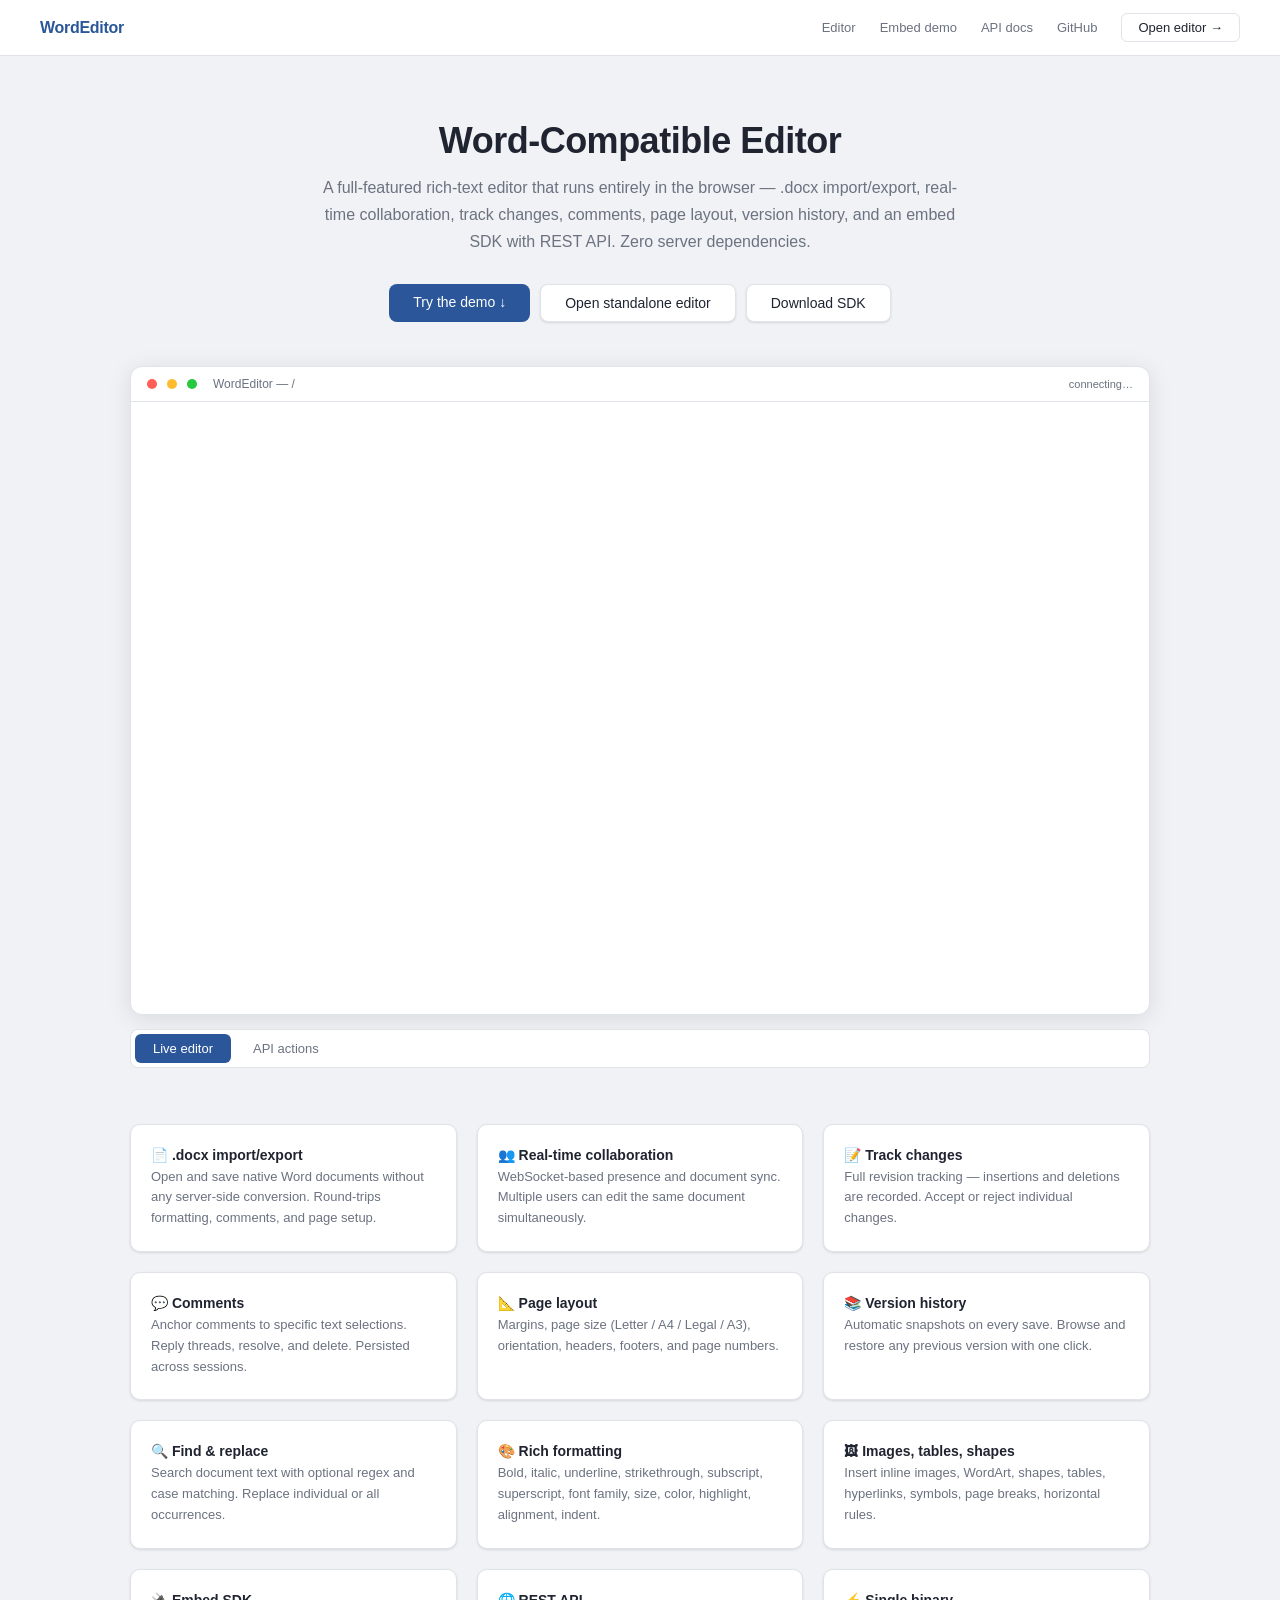
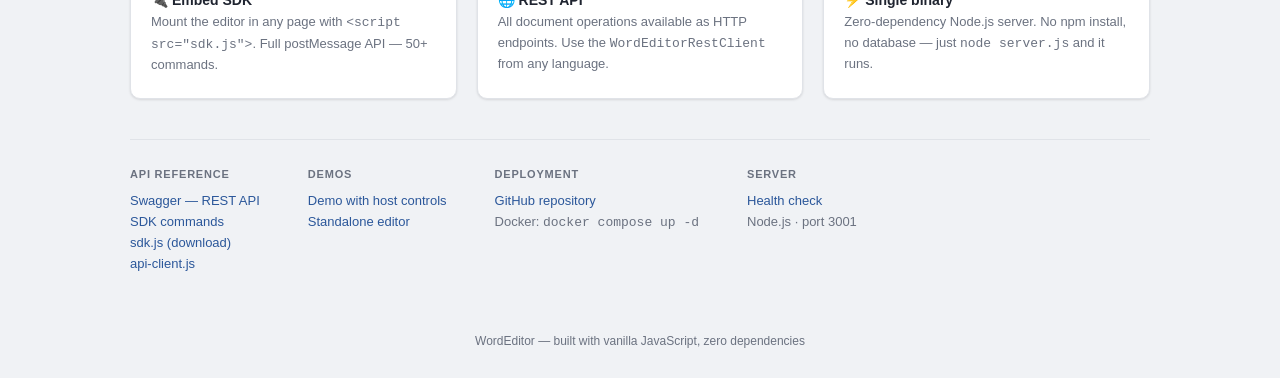
==== public/index.html @ 05b274b6 "Initial commit: Word-compatible editor with SDK + REST API" ====
<!DOCTYPE html>
<html lang="en">
<head>
  <meta charset="UTF-8" />
  <meta name="viewport" content="width=device-width, initial-scale=1.0" />
  <title>WordEditor — Online Document Editor</title>
  <script>
    if (new URLSearchParams(location.search).get("embed") === "1") {
      location.replace("/editor.html" + location.search);
    }
  </script>
  <style>
    :root {
      --accent: #2b579a;
      --accent-hover: #1f4490;
      --bg: #f0f2f5;
      --surface: #ffffff;
      --border: #e0e3e8;
      --text: #1f2430;
      --muted: #6b7280;
      --radius: 10px;
      --shadow: 0 1px 3px rgba(0,0,0,0.08), 0 1px 2px rgba(0,0,0,0.04);
      --shadow-lg: 0 4px 24px rgba(0,0,0,0.10);
    }
    * { box-sizing: border-box; }
    html, body { margin: 0; padding: 0; font-family: -apple-system, "Segoe UI", Roboto, Helvetica, Arial, sans-serif; background: var(--bg); color: var(--text); -webkit-font-smoothing: antialiased; }

    .page { max-width: 1100px; margin: 0 auto; padding: 0 40px; }

    /* ─── header bar ─── */
    .header { display: flex; align-items: center; padding: 0 40px; height: 56px; background: var(--surface); border-bottom: 1px solid var(--border); }
    .header .logo { font-weight: 700; font-size: 16px; color: var(--accent); letter-spacing: -0.3px; }
    .header .nav { display: flex; align-items: center; gap: 24px; margin-left: auto; }
    .header .nav a { font-size: 13px; color: var(--muted); text-decoration: none; transition: color .15s; }
    .header .nav a:hover { color: var(--accent); }
    .header .nav .btn-open { font-size: 13px; padding: 6px 16px; border: 1px solid var(--border); border-radius: 6px; background: var(--surface); color: var(--text); text-decoration: none; transition: background .15s; }
    .header .nav .btn-open:hover { background: #eef1f6; }

    /* ─── hero ─── */
    .hero { text-align: center; padding: 64px 0 12px; }
    .hero h1 { font-size: 36px; font-weight: 700; margin: 0 0 12px; letter-spacing: -0.5px; }
    .hero p { font-size: 16px; line-height: 1.7; color: var(--muted); max-width: 640px; margin: 0 auto 28px; }
    .hero .actions { display: flex; gap: 10px; justify-content: center; }
    .hero .actions a { font-size: 14px; padding: 10px 24px; border-radius: 8px; text-decoration: none; font-weight: 500; transition: all .15s; }
    .hero .actions .primary { background: var(--accent); color: #fff; }
    .hero .actions .primary:hover { background: var(--accent-hover); }
    .hero .actions .secondary { background: var(--surface); color: var(--text); border: 1px solid var(--border); box-shadow: var(--shadow); }
    .hero .actions .secondary:hover { border-color: #c0c4cc; }

    /* ─── demo frame ─── */
    .demo { padding: 32px 0 8px; }
    .demo .frame { background: var(--surface); border: 1px solid var(--border); border-radius: 12px; box-shadow: var(--shadow-lg); overflow: hidden; }
    .demo .frame .bar { display: flex; align-items: center; padding: 10px 16px; border-bottom: 1px solid var(--border); gap: 10px; }
    .demo .frame .bar .dot { width: 10px; height: 10px; border-radius: 50%; }
    .demo .frame .bar .dot.r { background: #ff5f57; }
    .demo .frame .bar .dot.y { background: #ffbd2e; }
    .demo .frame .bar .dot.g { background: #28c840; }
    .demo .frame .bar .label { font-size: 12px; color: var(--muted); margin-left: 6px; }
    .demo .frame .body { height: 68vh; min-height: 460px; position: relative; }
    .demo .frame .body iframe { width: 100%; height: 100%; border: none; display: block; }

    /* ─── demo tabs ─── */
    .demo-tabs { display: flex; gap: 4px; margin-top: 14px; background: var(--surface); border: 1px solid var(--border); border-radius: 8px; padding: 4px; }
    .demo-tabs a { font-size: 13px; padding: 7px 18px; color: var(--muted); text-decoration: none; border-radius: 6px; transition: all .15s; cursor: pointer; }
    .demo-tabs a:hover { color: var(--text); }
    .demo-tabs a.active { background: var(--accent); color: #fff; }

    /* ─── api actions panel ─── */
    .api-panel { margin-top: 16px; }
    .api-panel .section-label { font-size: 13px; font-weight: 600; color: var(--muted); margin-bottom: 10px; text-transform: uppercase; letter-spacing: 0.5px; }
    .api-panel .row { display: flex; flex-wrap: wrap; gap: 6px; margin-bottom: 8px; }
    .api-panel .row button { font: 13px/1.4 inherit; color: var(--text); background: var(--surface); border: 1px solid var(--border); border-radius: 6px; padding: 6px 14px; cursor: pointer; transition: all .12s; }
    .api-panel .row button:hover { border-color: var(--accent); color: var(--accent); }
    .api-panel .row button.primary { background: var(--accent); color: #fff; border-color: var(--accent); }
    .api-panel .row button.primary:hover { background: var(--accent-hover); }
    .api-panel .divider { height: 1px; background: var(--border); margin: 12px 0; }
    .api-panel .result { font: 13px/1.6 ui-monospace, Menlo, monospace; background: #1a1f2e; color: #b7e0b7; padding: 12px 16px; border-radius: 8px; min-height: 28px; max-height: 90px; overflow: auto; margin-top: 8px; }

    /* ─── features ─── */
    .features { padding: 48px 0 40px; display: grid; grid-template-columns: repeat(3, 1fr); gap: 20px; }
    .features .card { background: var(--surface); border: 1px solid var(--border); border-radius: var(--radius); padding: 22px 20px; box-shadow: var(--shadow); }
    .features .card h3 { font-size: 14px; font-weight: 600; margin: 0 0 4px; }
    .features .card p { font-size: 13px; color: var(--muted); margin: 0; line-height: 1.6; }

    /* ─── links ─── */
    .links-row { padding: 28px 0 40px; display: flex; gap: 48px; border-top: 1px solid var(--border); }
    .links-row .col { }
    .links-row .col h4 { font-size: 11px; font-weight: 600; text-transform: uppercase; letter-spacing: 0.8px; color: var(--muted); margin: 0 0 10px; }
    .links-row .col a { display: block; font-size: 13px; color: var(--accent); text-decoration: none; padding: 3px 0; }
    .links-row .col a:hover { text-decoration: underline; }
    .links-row .col .plain { font-size: 13px; color: var(--muted); display: block; padding: 3px 0; }

    footer { text-align: center; padding: 20px 0 32px; font-size: 12px; color: var(--muted); }
  </style>
</head>
<body>

<div class="header">
  <div class="logo">WordEditor</div>
  <div class="nav">
    <a href="/editor.html">Editor</a>
    <a href="/embed-demo.html">Embed demo</a>
    <a href="/api-docs.html">API docs</a>
    <a href="https://github.com/your-org/word-editor" target="_blank">GitHub</a>
    <a href="/editor.html" class="btn-open">Open editor →</a>
  </div>
</div>

<div class="page">

  <div class="hero">
    <h1>Word-Compatible Editor</h1>
    <p>
      A full-featured rich-text editor that runs entirely in the browser — .docx
      import/export, real-time collaboration, track changes, comments, page layout,
      version history, and an embed SDK with REST API. Zero server dependencies.
    </p>
    <div class="actions">
      <a class="primary" href="#demo">Try the demo ↓</a>
      <a class="secondary" href="/editor.html">Open standalone editor</a>
      <a class="secondary" href="/js/sdk.js">Download SDK</a>
    </div>
  </div>

  <div class="demo" id="demo">
    <div class="frame">
      <div class="bar">
        <span class="dot r"></span><span class="dot y"></span><span class="dot g"></span>
        <span class="label">WordEditor — /</span>
        <span style="flex:1"></span>
        <span id="frame-status" style="font-size:11px;color:var(--muted)">connecting…</span>
      </div>
      <div class="body" id="frame-body"></div>
    </div>

    <div class="demo-tabs">
      <a class="active" onclick="return switchTab(this,'live')">Live editor</a>
      <a onclick="return switchTab(this,'api')">API actions</a>
    </div>

    <div class="api-panel" id="api-panel" style="display:none">
      <div class="section-label">Drive the editor from here</div>
      <div class="row">
        <button onclick="ed.insertHtml('<p>Inserted at <b>'+new Date().toLocaleTimeString()+'</b></p>')">Insert paragraph</button>
        <button onclick="ed.bold()"><b>B</b></button>
        <button onclick="ed.italic()"><i>I</i></button>
        <button onclick="ed.underline()"><u>U</u></button>
        <button onclick="ed.justifyCenter()">Center</button>
        <button onclick="ed.insertOrderedList()">Numbered list</button>
        <button onclick="ed.insertUnorderedList()">Bullet list</button>
        <button onclick="ed.insertLink('https://opencode.ai', 'opencode.ai')">Insert link</button>
        <button onclick="ed.insertTable(3,4)">3×4 table</button>
        <button onclick="ed.insertPageBreak()">Page break</button>
        <button onclick="ed.insertHr()">Horizontal line</button>
        <button onclick="ed.setHeader('Draft','center')">Header</button>
        <button onclick="ed.setPageNumbers({format:'page',place:'footer-center'})">Page numbers</button>
        <button onclick="ed.setZoom(1.25)">Zoom 125%</button>
        <button onclick="getContent()">Get content</button>
        <button onclick="getMeta()">Get meta</button>
        <button onclick="ed.exportDoc('docx')" class="primary">Export .docx</button>
        <button onclick="ed.exportDoc('pdf')" class="primary">Export PDF</button>
      </div>
      <div class="result" id="api-result">Click any button → the SDK sends a postMessage command to the embedded editor.</div>
    </div>
  </div>

  <div class="features">
    <div class="card"><h3>📄 .docx import/export</h3><p>Open and save native Word documents without any server-side conversion. Round-trips formatting, comments, and page setup.</p></div>
    <div class="card"><h3>👥 Real-time collaboration</h3><p>WebSocket-based presence and document sync. Multiple users can edit the same document simultaneously.</p></div>
    <div class="card"><h3>📝 Track changes</h3><p>Full revision tracking — insertions and deletions are recorded. Accept or reject individual changes.</p></div>
    <div class="card"><h3>💬 Comments</h3><p>Anchor comments to specific text selections. Reply threads, resolve, and delete. Persisted across sessions.</p></div>
    <div class="card"><h3>📐 Page layout</h3><p>Margins, page size (Letter / A4 / Legal / A3), orientation, headers, footers, and page numbers.</p></div>
    <div class="card"><h3>📚 Version history</h3><p>Automatic snapshots on every save. Browse and restore any previous version with one click.</p></div>
    <div class="card"><h3>🔍 Find &amp; replace</h3><p>Search document text with optional regex and case matching. Replace individual or all occurrences.</p></div>
    <div class="card"><h3>🎨 Rich formatting</h3><p>Bold, italic, underline, strikethrough, subscript, superscript, font family, size, color, highlight, alignment, indent.</p></div>
    <div class="card"><h3>🖼 Images, tables, shapes</h3><p>Insert inline images, WordArt, shapes, tables, hyperlinks, symbols, page breaks, horizontal rules.</p></div>
    <div class="card"><h3>🔌 Embed SDK</h3><p>Mount the editor in any page with <code>&lt;script src="sdk.js"&gt;</code>. Full postMessage API — 50+ commands.</p></div>
    <div class="card"><h3>🌐 REST API</h3><p>All document operations available as HTTP endpoints. Use the <code>WordEditorRestClient</code> from any language.</p></div>
    <div class="card"><h3>⚡ Single binary</h3><p>Zero-dependency Node.js server. No npm install, no database — just <code>node server.js</code> and it runs.</p></div>
  </div>

  <div class="links-row">
    <div class="col">
      <h4>API reference</h4>
      <a href="/api-docs.html">Swagger — REST API</a>
      <a href="/api-docs.html#sdk">SDK commands</a>
      <a href="/js/sdk.js">sdk.js (download)</a>
      <a href="/js/api-client.js">api-client.js</a>
    </div>
    <div class="col">
      <h4>Demos</h4>
      <a href="/embed-demo.html">Demo with host controls</a>
      <a href="/editor.html">Standalone editor</a>
    </div>
    <div class="col">
      <h4>Deployment</h4>
      <a href="https://github.com/your-org/word-editor" target="_blank">GitHub repository</a>
      <span class="plain">Docker: <code>docker compose up -d</code></span>
    </div>
    <div class="col">
      <h4>Server</h4>
      <a href="/api/health">Health check</a>
      <span class="plain">Node.js · port 3001</span>
    </div>
  </div>

</div>

<footer>
  WordEditor — built with vanilla JavaScript, zero dependencies
</footer>

<script src="/js/sdk.js"></script>
<script>
  var resEl = document.getElementById("api-result");
  var statusEl = document.getElementById("frame-status");

  var ed = WordEditor.init({
    container: "#frame-body",
    user: "Demo",
    onReady: function (i) { statusEl.textContent = "ready · doc " + i.id.slice(0,8); },
    onChange: function () {},
    onError: function (e) { statusEl.textContent = "error"; console.error(e); },
  });

  function switchTab(el, tab) {
    document.getElementById("api-panel").style.display = tab === "api" ? "block" : "none";
    document.querySelectorAll(".demo-tabs a").forEach(function (a) { a.classList.remove("active"); });
    el.classList.add("active");
    return false;
  }

  function getContent() {
    ed.getContent().then(function (c) {
      resEl.textContent = (c.html || "").slice(0, 200);
    });
  }
  function getMeta() {
    ed.getMeta().then(function (m) {
      resEl.textContent = JSON.stringify(m, null, 2);
    });
  }
</script>
</body>
</html>
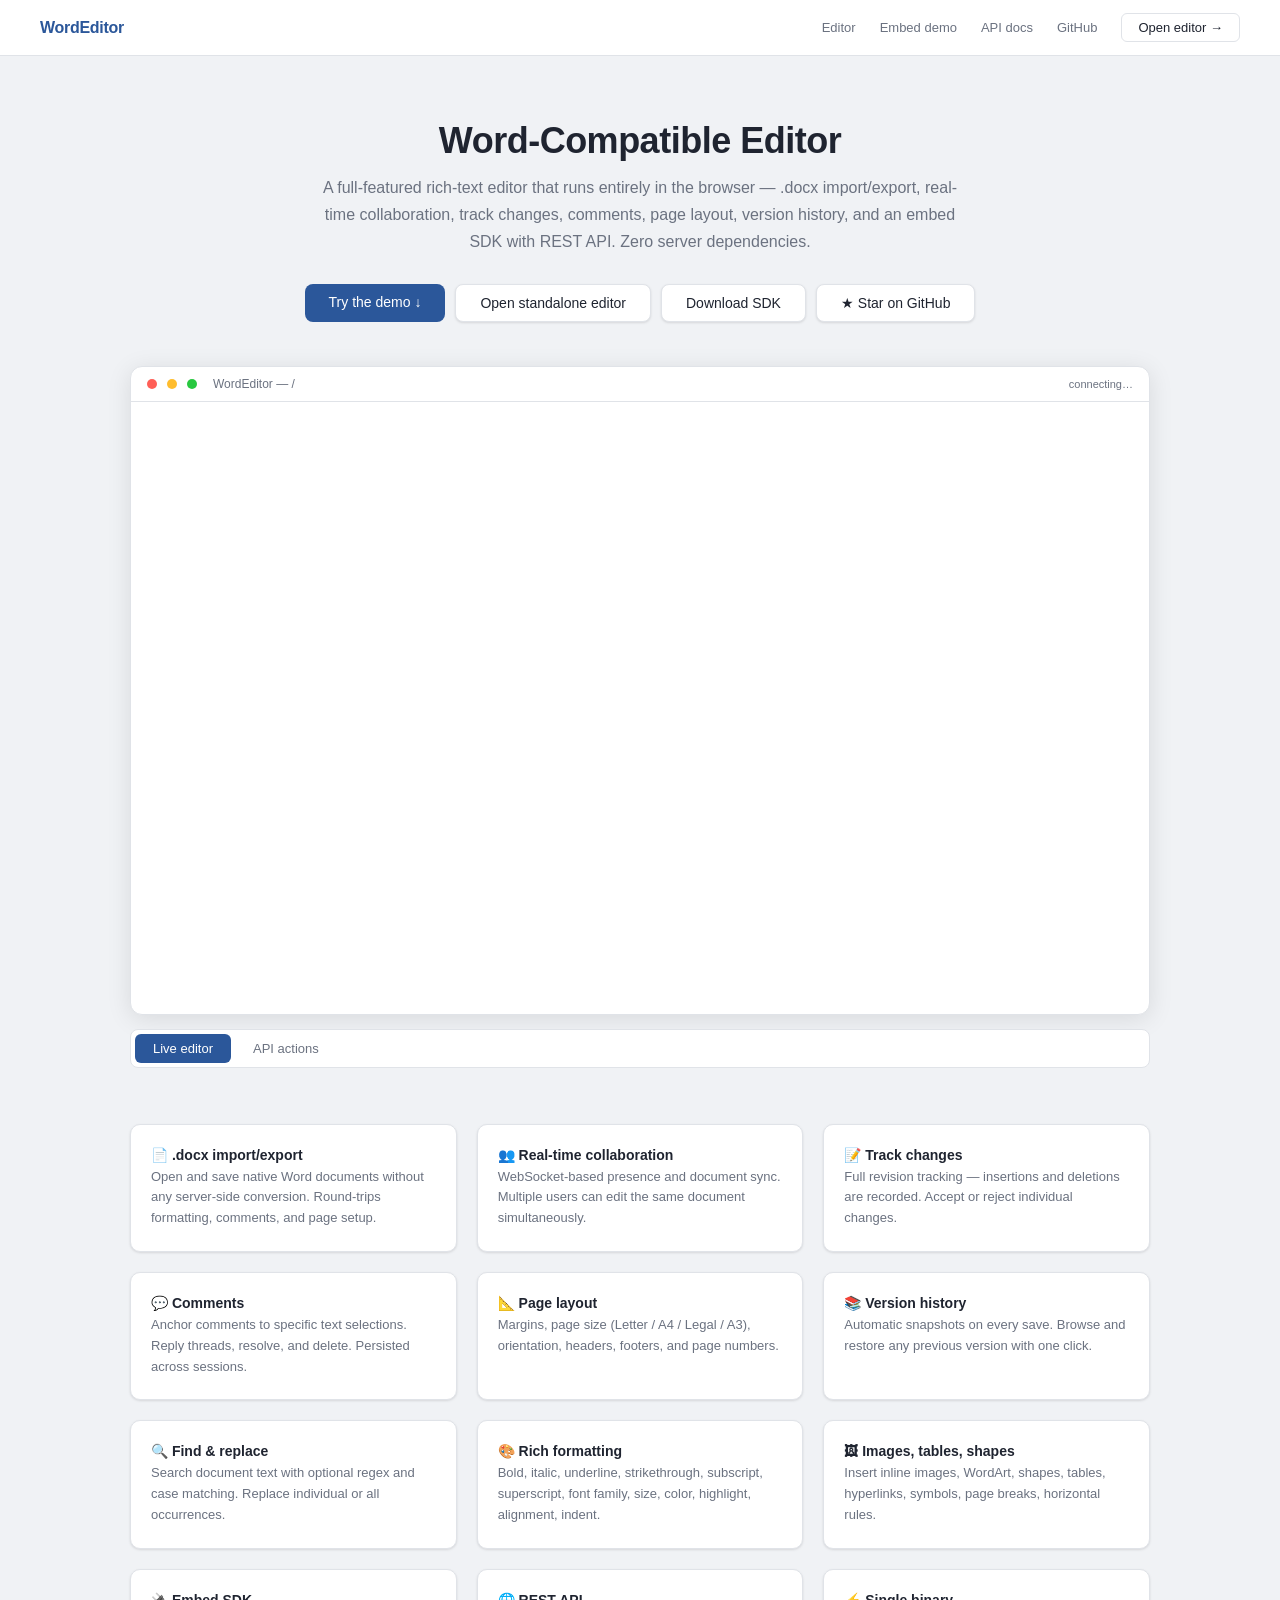
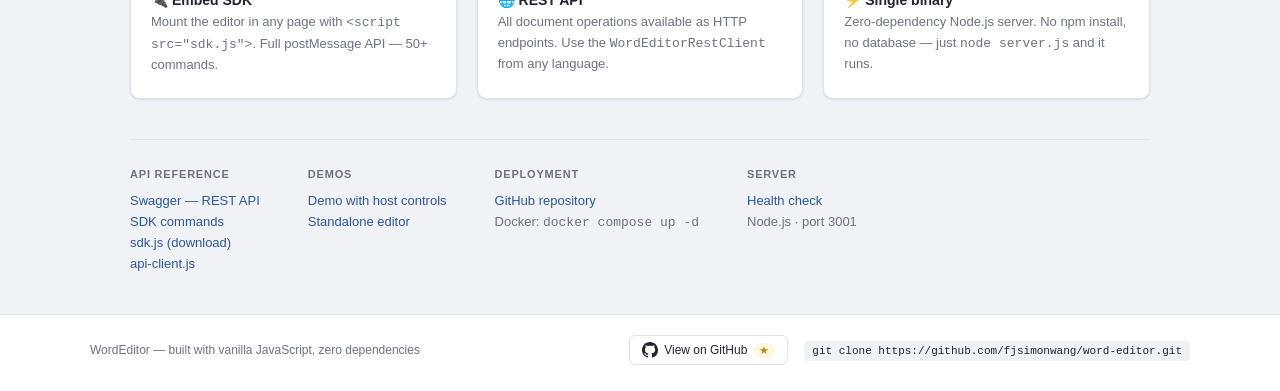
==== commit 581009fc: "Update home page with GitHub repo links and live star count footer" ====
--- a/public/index.html
+++ b/public/index.html
@@ -90,7 +90,15 @@
     .links-row .col a:hover { text-decoration: underline; }
     .links-row .col .plain { font-size: 13px; color: var(--muted); display: block; padding: 3px 0; }
 
-    footer { text-align: center; padding: 20px 0 32px; font-size: 12px; color: var(--muted); }
+    footer { padding: 20px 40px 28px; font-size: 12px; color: var(--muted); border-top: 1px solid var(--border); background: var(--surface); }
+footer .foot-inner { max-width: 1100px; margin: 0 auto; display: flex; align-items: center; justify-content: space-between; gap: 16px; flex-wrap: wrap; }
+footer .foot-left { color: var(--muted); }
+footer .foot-right { display: flex; align-items: center; gap: 16px; flex-wrap: wrap; }
+footer .foot-gh { display: inline-flex; align-items: center; gap: 6px; padding: 6px 12px; border: 1px solid var(--border); border-radius: 6px; background: var(--surface); color: var(--text); text-decoration: none; transition: all .15s; font-weight: 500; }
+footer .foot-gh:hover { border-color: var(--accent); color: var(--accent); }
+footer .foot-gh svg { fill: currentColor; }
+footer .foot-star { font-size: 11px; padding: 1px 6px; background: #fff8e1; color: #b8860b; border-radius: 10px; min-width: 18px; text-align: center; }
+footer .foot-meta code { font-family: "SF Mono", Menlo, Consolas, monospace; font-size: 11px; padding: 4px 8px; background: #eef1f6; border-radius: 4px; color: var(--text); }
   </style>
 </head>
 <body>
@@ -101,7 +109,7 @@
     <a href="/editor.html">Editor</a>
     <a href="/embed-demo.html">Embed demo</a>
     <a href="/api-docs.html">API docs</a>
-    <a href="https://github.com/your-org/word-editor" target="_blank">GitHub</a>
+    <a href="https://github.com/fjsimonwang/word-editor" target="_blank">GitHub</a>
     <a href="/editor.html" class="btn-open">Open editor →</a>
   </div>
 </div>
@@ -119,6 +127,7 @@
       <a class="primary" href="#demo">Try the demo ↓</a>
       <a class="secondary" href="/editor.html">Open standalone editor</a>
       <a class="secondary" href="/js/sdk.js">Download SDK</a>
+      <a class="secondary" href="https://github.com/fjsimonwang/word-editor" target="_blank">★ Star on GitHub</a>
     </div>
   </div>
 
@@ -194,7 +203,7 @@
     </div>
     <div class="col">
       <h4>Deployment</h4>
-      <a href="https://github.com/your-org/word-editor" target="_blank">GitHub repository</a>
+      <a href="https://github.com/fjsimonwang/word-editor" target="_blank">GitHub repository</a>
       <span class="plain">Docker: <code>docker compose up -d</code></span>
     </div>
     <div class="col">
@@ -207,7 +216,21 @@
 </div>
 
 <footer>
-  WordEditor — built with vanilla JavaScript, zero dependencies
+  <div class="foot-inner">
+    <div class="foot-left">
+      WordEditor — built with vanilla JavaScript, zero dependencies
+    </div>
+    <div class="foot-right">
+      <a href="https://github.com/fjsimonwang/word-editor" target="_blank" class="foot-gh">
+        <svg width="16" height="16" viewBox="0 0 16 16" fill="currentColor" aria-hidden="true"><path d="M8 0C3.58 0 0 3.58 0 8c0 3.54 2.29 6.53 5.47 7.59.4.07.55-.17.55-.38 0-.19-.01-.82-.01-1.49-2.01.37-2.53-.49-2.69-.94-.09-.23-.48-.94-.82-1.13-.28-.15-.68-.52-.01-.53.63-.01 1.08.58 1.23.82.72 1.21 1.87.87 2.33.66.07-.52.28-.87.51-1.07-1.78-.2-3.64-.89-3.64-3.95 0-.87.31-1.59.82-2.15-.08-.2-.36-1.02.08-2.12 0 0 .67-.21 2.2.82.64-.18 1.32-.27 2-.27.68 0 1.36.09 2 .27 1.53-1.04 2.2-.82 2.2-.82.44 1.1.16 1.92.08 2.12.51.56.82 1.27.82 2.15 0 3.07-1.87 3.75-3.65 3.95.29.25.54.73.54 1.48 0 1.07-.01 1.93-.01 2.2 0 .21.15.46.55.38A8.01 8.01 0 0 0 16 8c0-4.42-3.58-8-8-8z"/></svg>
+        <span class="foot-gh-text">View on GitHub</span>
+        <span class="foot-star" id="gh-stars">★</span>
+      </a>
+      <span class="foot-meta">
+        <code>git clone https://github.com/fjsimonwang/word-editor.git</code>
+      </span>
+    </div>
+  </div>
 </footer>
 
 <script src="/js/sdk.js"></script>
@@ -240,6 +263,18 @@
       resEl.textContent = JSON.stringify(m, null, 2);
     });
   }
+
+  // Live GitHub star count (public repo — no auth needed)
+  fetch("https://api.github.com/repos/fjsimonwang/word-editor")
+    .then(function (r) { return r.json(); })
+    .then(function (d) {
+      var el = document.getElementById("gh-stars");
+      if (el && typeof d.stargazers_count === "number") {
+        var n = d.stargazers_count;
+        el.textContent = "★ " + (n >= 1000 ? (n / 1000).toFixed(1) + "k" : n);
+      }
+    })
+    .catch(function () { /* leave default ★ */ });
 </script>
 </body>
 </html>
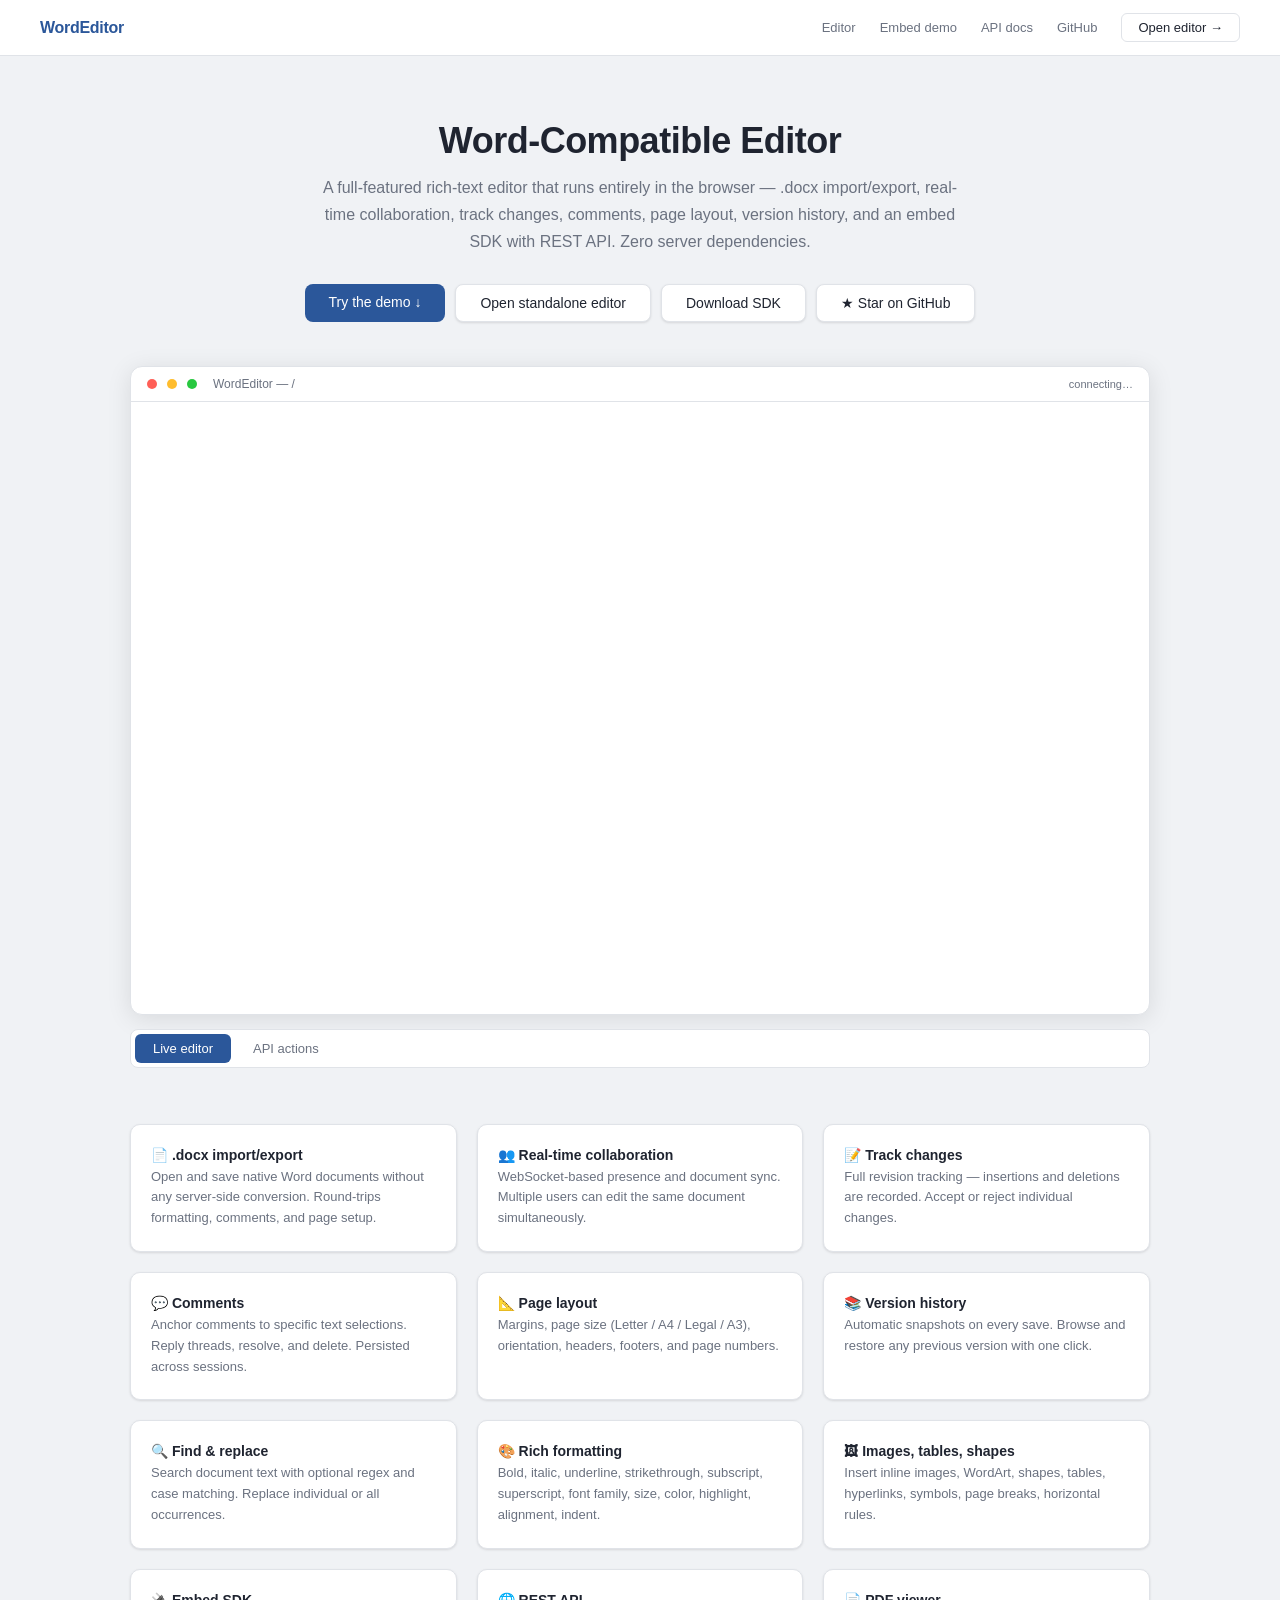
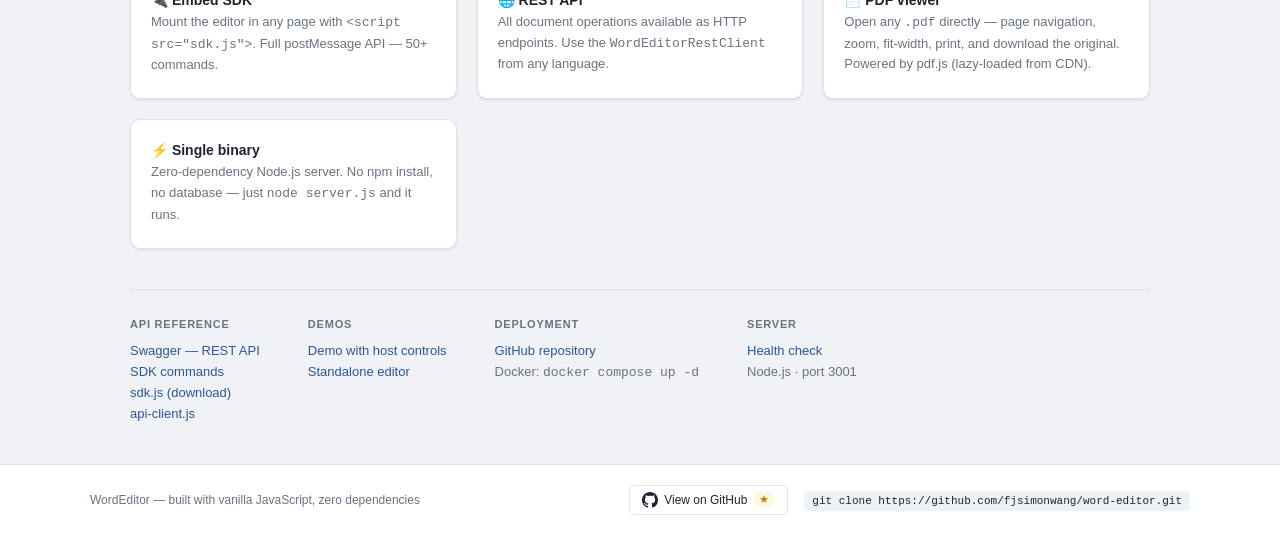
==== commit 340075c1: "Add read-only PDF viewer: open .pdf files with zoom, fit-width, page nav, print, download - New publ" ====
--- a/public/index.html
+++ b/public/index.html
@@ -185,6 +185,7 @@
     <div class="card"><h3>🖼 Images, tables, shapes</h3><p>Insert inline images, WordArt, shapes, tables, hyperlinks, symbols, page breaks, horizontal rules.</p></div>
     <div class="card"><h3>🔌 Embed SDK</h3><p>Mount the editor in any page with <code>&lt;script src="sdk.js"&gt;</code>. Full postMessage API — 50+ commands.</p></div>
     <div class="card"><h3>🌐 REST API</h3><p>All document operations available as HTTP endpoints. Use the <code>WordEditorRestClient</code> from any language.</p></div>
+    <div class="card"><h3>📄 PDF viewer</h3><p>Open any <code>.pdf</code> directly — page navigation, zoom, fit-width, print, and download the original. Powered by pdf.js (lazy-loaded from CDN).</p></div>
     <div class="card"><h3>⚡ Single binary</h3><p>Zero-dependency Node.js server. No npm install, no database — just <code>node server.js</code> and it runs.</p></div>
   </div>
 
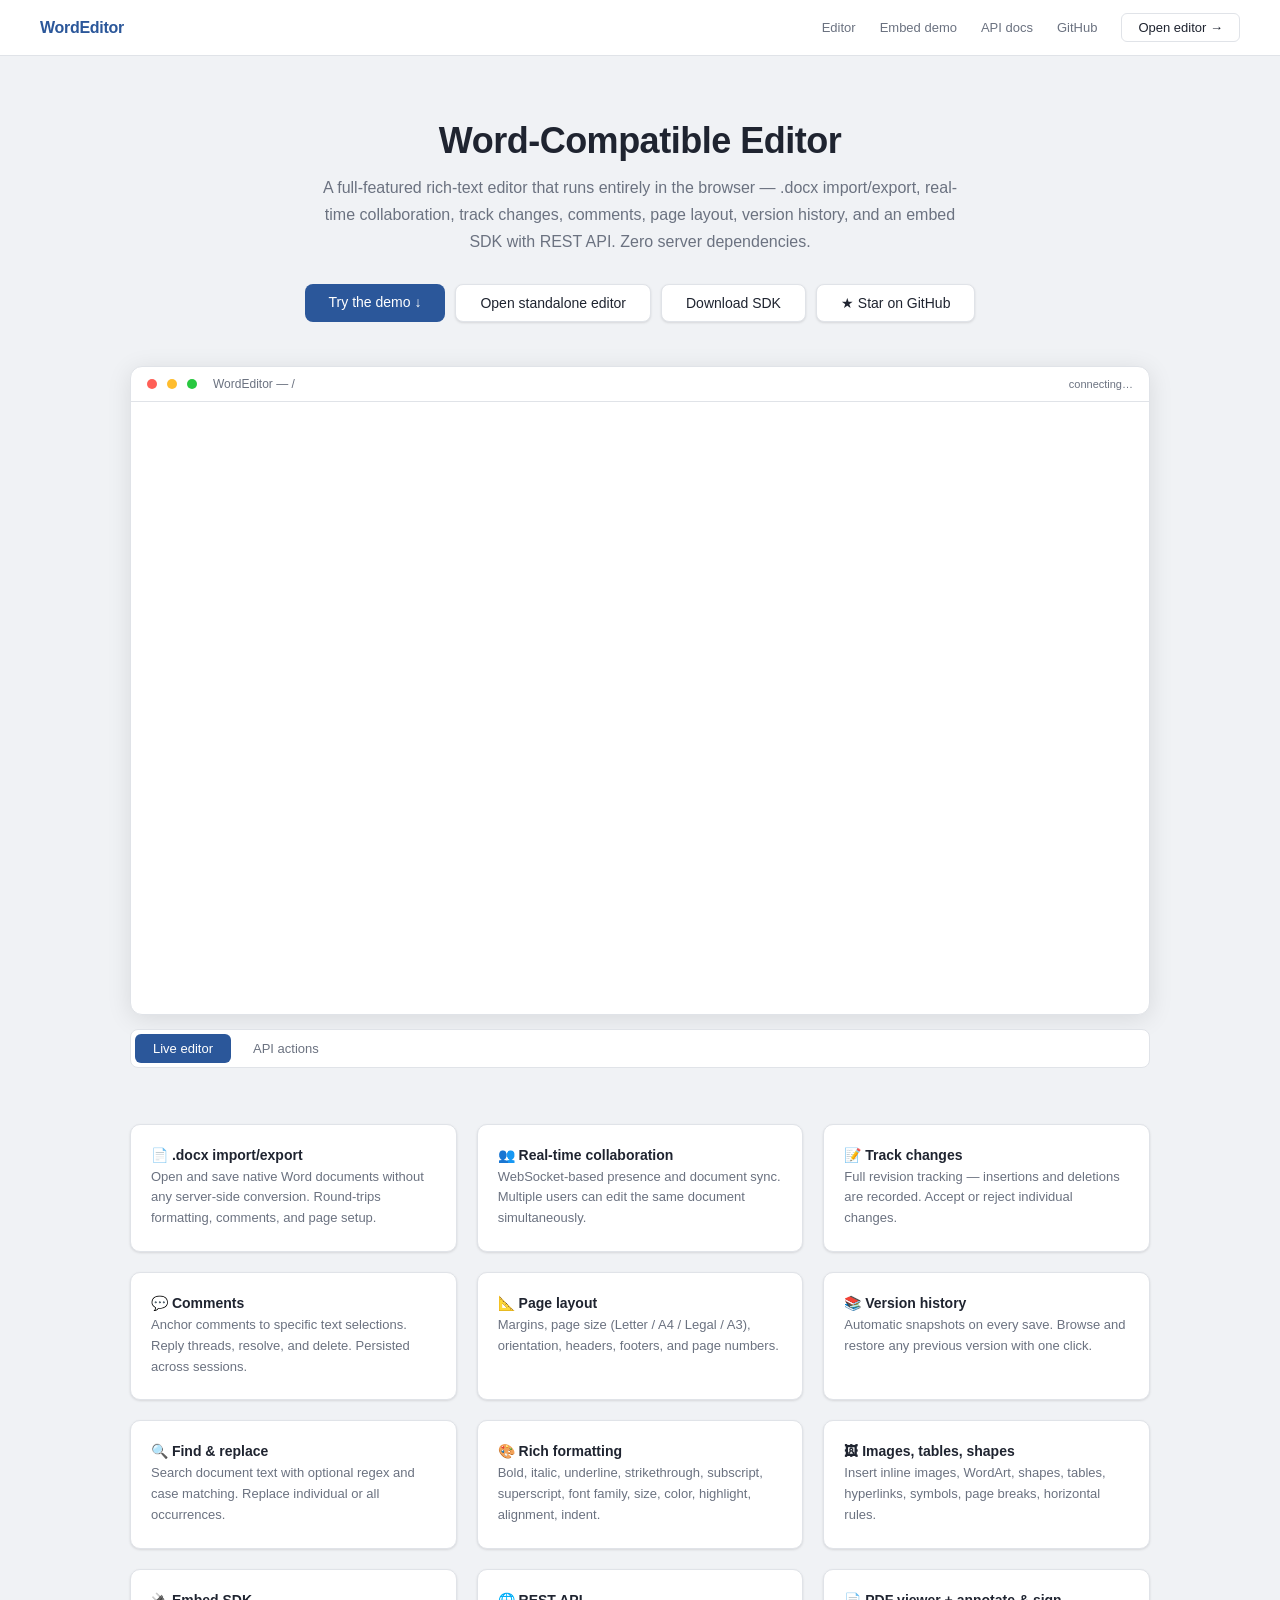
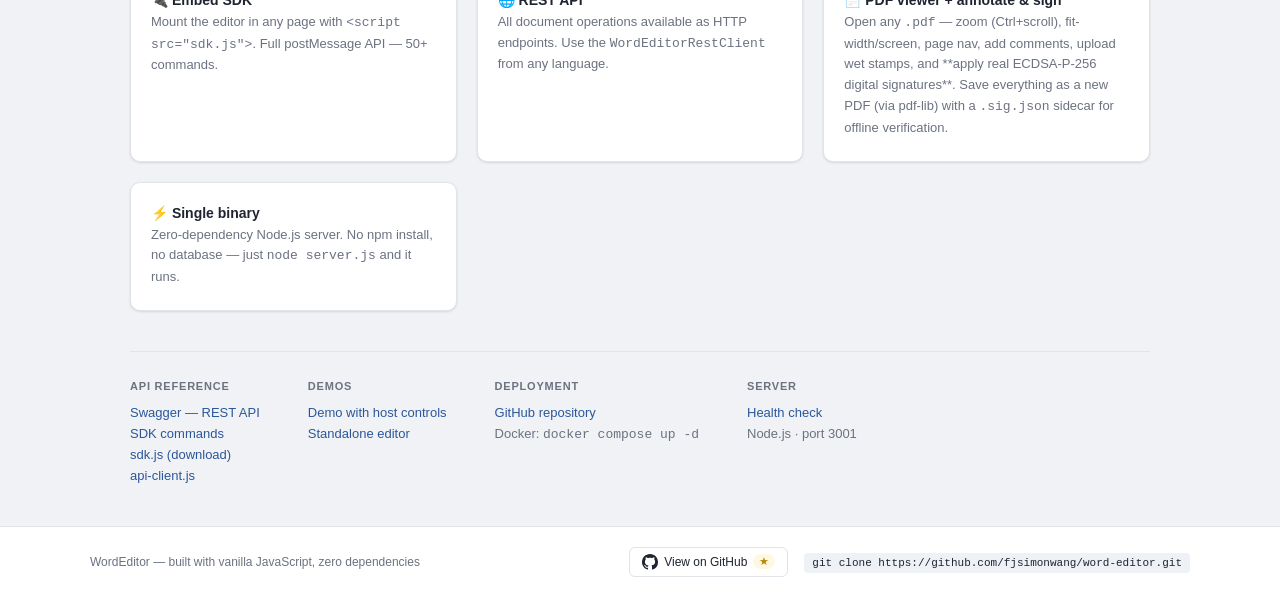
==== commit 64df1390: "Featurize the PDF viewer: annotations, stamps, real ECDSA signatures, save-as-new-PDF PDF viewer (pu" ====
--- a/public/index.html
+++ b/public/index.html
@@ -185,7 +185,7 @@
     <div class="card"><h3>🖼 Images, tables, shapes</h3><p>Insert inline images, WordArt, shapes, tables, hyperlinks, symbols, page breaks, horizontal rules.</p></div>
     <div class="card"><h3>🔌 Embed SDK</h3><p>Mount the editor in any page with <code>&lt;script src="sdk.js"&gt;</code>. Full postMessage API — 50+ commands.</p></div>
     <div class="card"><h3>🌐 REST API</h3><p>All document operations available as HTTP endpoints. Use the <code>WordEditorRestClient</code> from any language.</p></div>
-    <div class="card"><h3>📄 PDF viewer</h3><p>Open any <code>.pdf</code> directly — page navigation, zoom, fit-width, print, and download the original. Powered by pdf.js (lazy-loaded from CDN).</p></div>
+    <div class="card"><h3>📄 PDF viewer + annotate &amp; sign</h3><p>Open any <code>.pdf</code> — zoom (Ctrl+scroll), fit-width/screen, page nav, add comments, upload wet stamps, and **apply real ECDSA-P-256 digital signatures**. Save everything as a new PDF (via pdf-lib) with a <code>.sig.json</code> sidecar for offline verification.</p></div>
     <div class="card"><h3>⚡ Single binary</h3><p>Zero-dependency Node.js server. No npm install, no database — just <code>node server.js</code> and it runs.</p></div>
   </div>
 
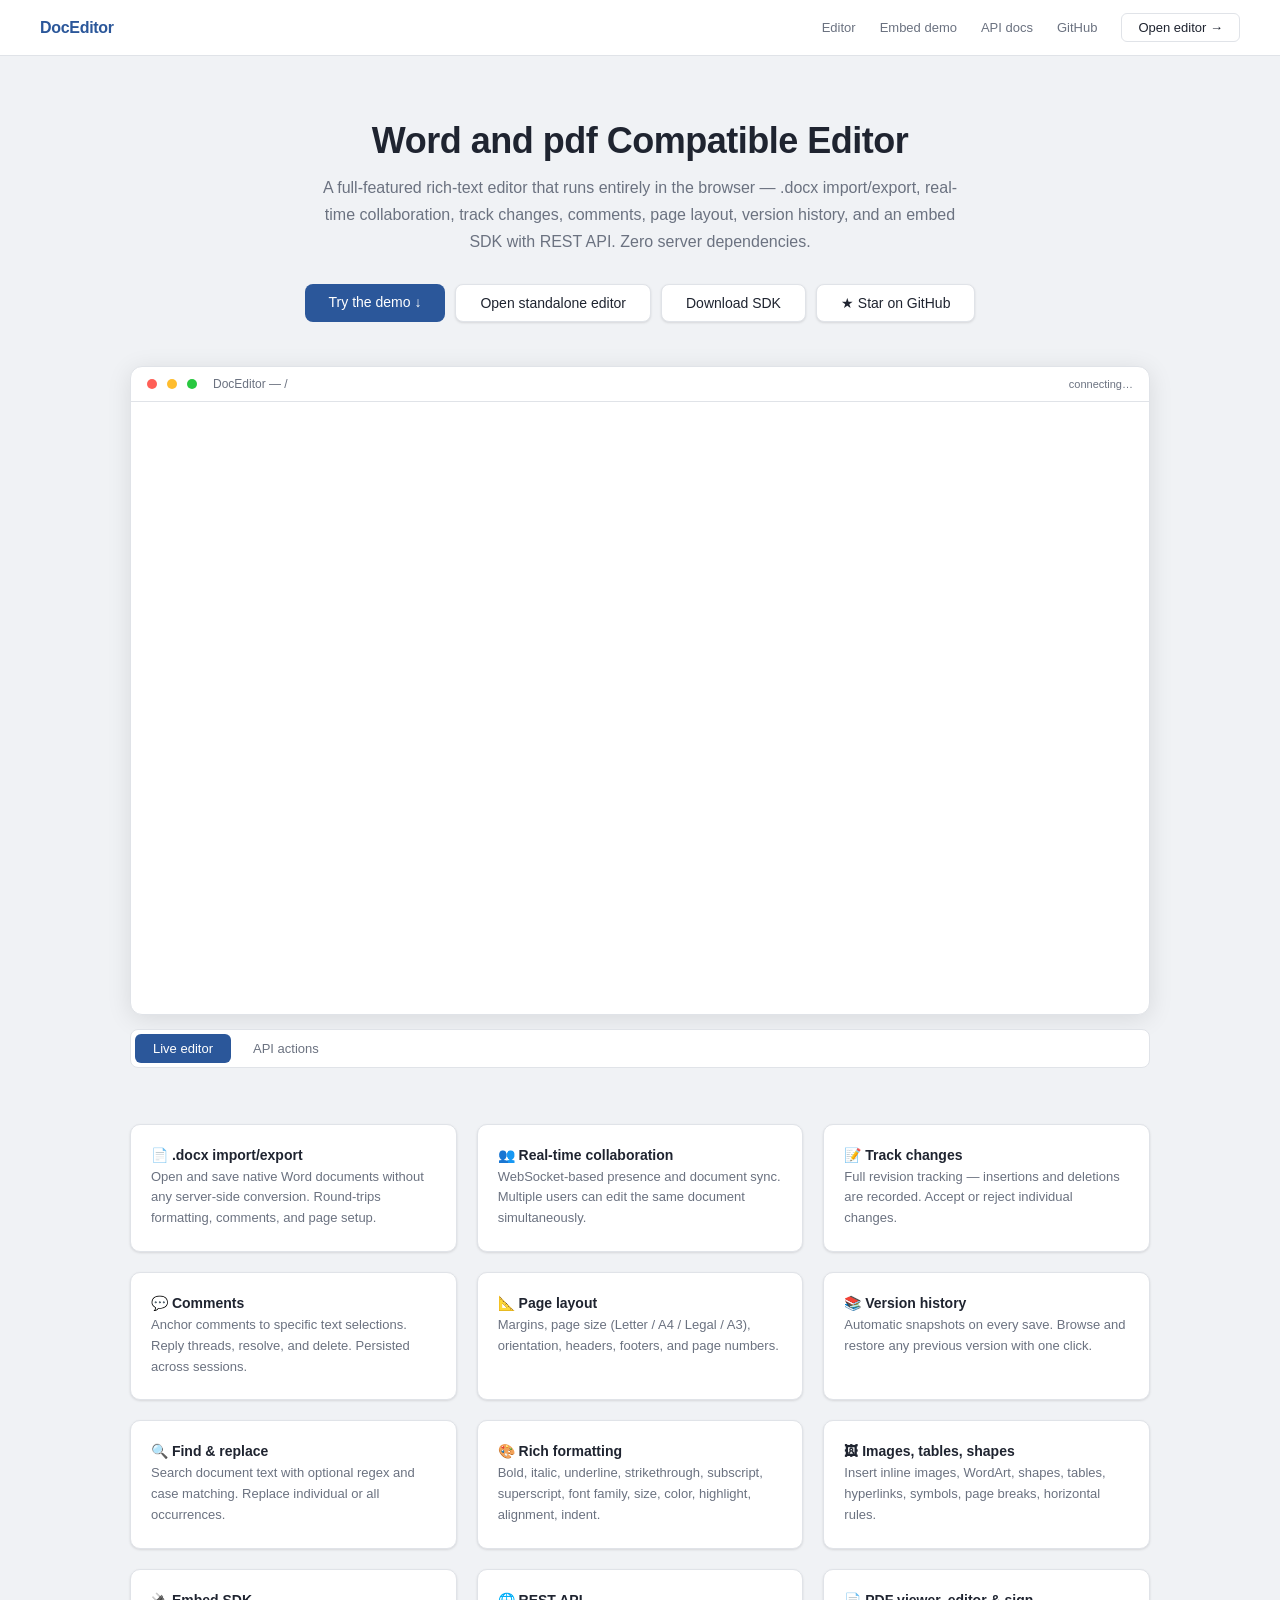
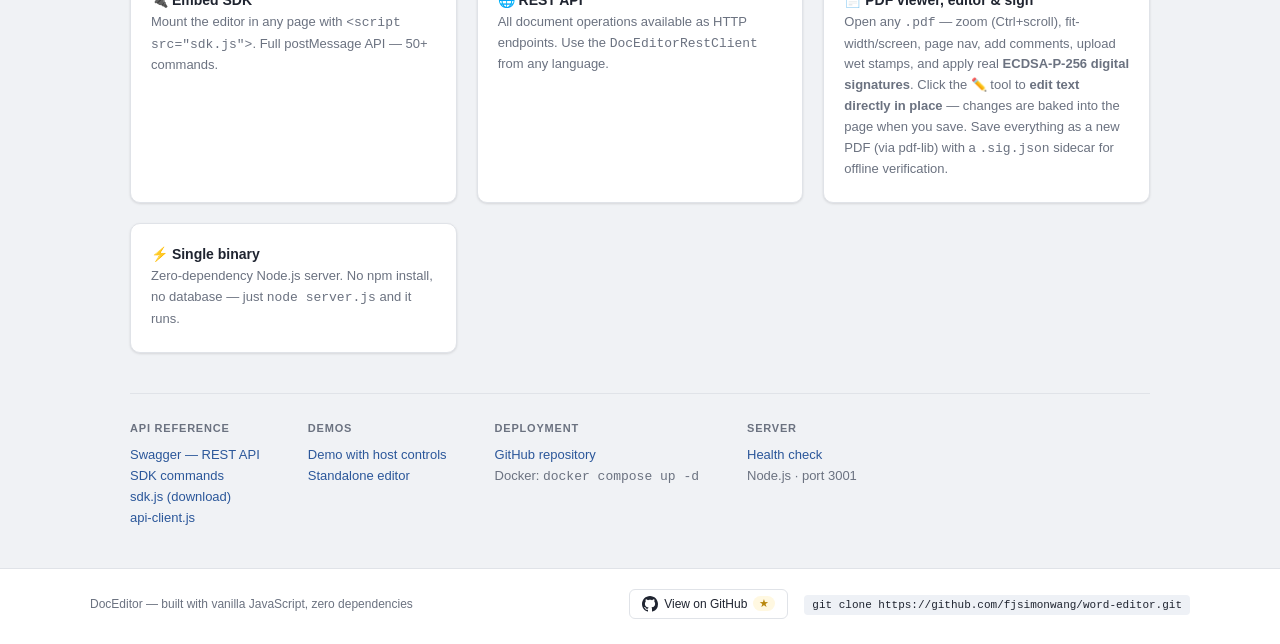
==== commit 1c92708a: "Rename product to DocEditor; homepage now advertises pdf support and text editing Rebrand WordEditor" ====
--- a/public/index.html
+++ b/public/index.html
@@ -3,7 +3,7 @@
 <head>
   <meta charset="UTF-8" />
   <meta name="viewport" content="width=device-width, initial-scale=1.0" />
-  <title>WordEditor — Online Document Editor</title>
+  <title>DocEditor — Online Document Editor</title>
   <script>
     if (new URLSearchParams(location.search).get("embed") === "1") {
       location.replace("/editor.html" + location.search);
@@ -104,7 +104,7 @@
 <body>
 
 <div class="header">
-  <div class="logo">WordEditor</div>
+  <div class="logo">DocEditor</div>
   <div class="nav">
     <a href="/editor.html">Editor</a>
     <a href="/embed-demo.html">Embed demo</a>
@@ -117,7 +117,7 @@
 <div class="page">
 
   <div class="hero">
-    <h1>Word-Compatible Editor</h1>
+    <h1>Word and pdf Compatible Editor</h1>
     <p>
       A full-featured rich-text editor that runs entirely in the browser — .docx
       import/export, real-time collaboration, track changes, comments, page layout,
@@ -135,7 +135,7 @@
     <div class="frame">
       <div class="bar">
         <span class="dot r"></span><span class="dot y"></span><span class="dot g"></span>
-        <span class="label">WordEditor — /</span>
+        <span class="label">DocEditor — /</span>
         <span style="flex:1"></span>
         <span id="frame-status" style="font-size:11px;color:var(--muted)">connecting…</span>
       </div>
@@ -184,8 +184,8 @@
     <div class="card"><h3>🎨 Rich formatting</h3><p>Bold, italic, underline, strikethrough, subscript, superscript, font family, size, color, highlight, alignment, indent.</p></div>
     <div class="card"><h3>🖼 Images, tables, shapes</h3><p>Insert inline images, WordArt, shapes, tables, hyperlinks, symbols, page breaks, horizontal rules.</p></div>
     <div class="card"><h3>🔌 Embed SDK</h3><p>Mount the editor in any page with <code>&lt;script src="sdk.js"&gt;</code>. Full postMessage API — 50+ commands.</p></div>
-    <div class="card"><h3>🌐 REST API</h3><p>All document operations available as HTTP endpoints. Use the <code>WordEditorRestClient</code> from any language.</p></div>
-    <div class="card"><h3>📄 PDF viewer + annotate &amp; sign</h3><p>Open any <code>.pdf</code> — zoom (Ctrl+scroll), fit-width/screen, page nav, add comments, upload wet stamps, and **apply real ECDSA-P-256 digital signatures**. Save everything as a new PDF (via pdf-lib) with a <code>.sig.json</code> sidecar for offline verification.</p></div>
+    <div class="card"><h3>🌐 REST API</h3><p>All document operations available as HTTP endpoints. Use the <code>DocEditorRestClient</code> from any language.</p></div>
+    <div class="card"><h3>📄 PDF viewer, editor &amp; sign</h3><p>Open any <code>.pdf</code> — zoom (Ctrl+scroll), fit-width/screen, page nav, add comments, upload wet stamps, and apply real <b>ECDSA-P-256 digital signatures</b>. Click the ✏️ tool to <b>edit text directly in place</b> — changes are baked into the page when you save. Save everything as a new PDF (via pdf-lib) with a <code>.sig.json</code> sidecar for offline verification.</p></div>
     <div class="card"><h3>⚡ Single binary</h3><p>Zero-dependency Node.js server. No npm install, no database — just <code>node server.js</code> and it runs.</p></div>
   </div>
 
@@ -219,7 +219,7 @@
 <footer>
   <div class="foot-inner">
     <div class="foot-left">
-      WordEditor — built with vanilla JavaScript, zero dependencies
+      DocEditor — built with vanilla JavaScript, zero dependencies
     </div>
     <div class="foot-right">
       <a href="https://github.com/fjsimonwang/word-editor" target="_blank" class="foot-gh">
@@ -239,7 +239,7 @@
   var resEl = document.getElementById("api-result");
   var statusEl = document.getElementById("frame-status");
 
-  var ed = WordEditor.init({
+  var ed = DocEditor.init({
     container: "#frame-body",
     user: "Demo",
     onReady: function (i) { statusEl.textContent = "ready · doc " + i.id.slice(0,8); },
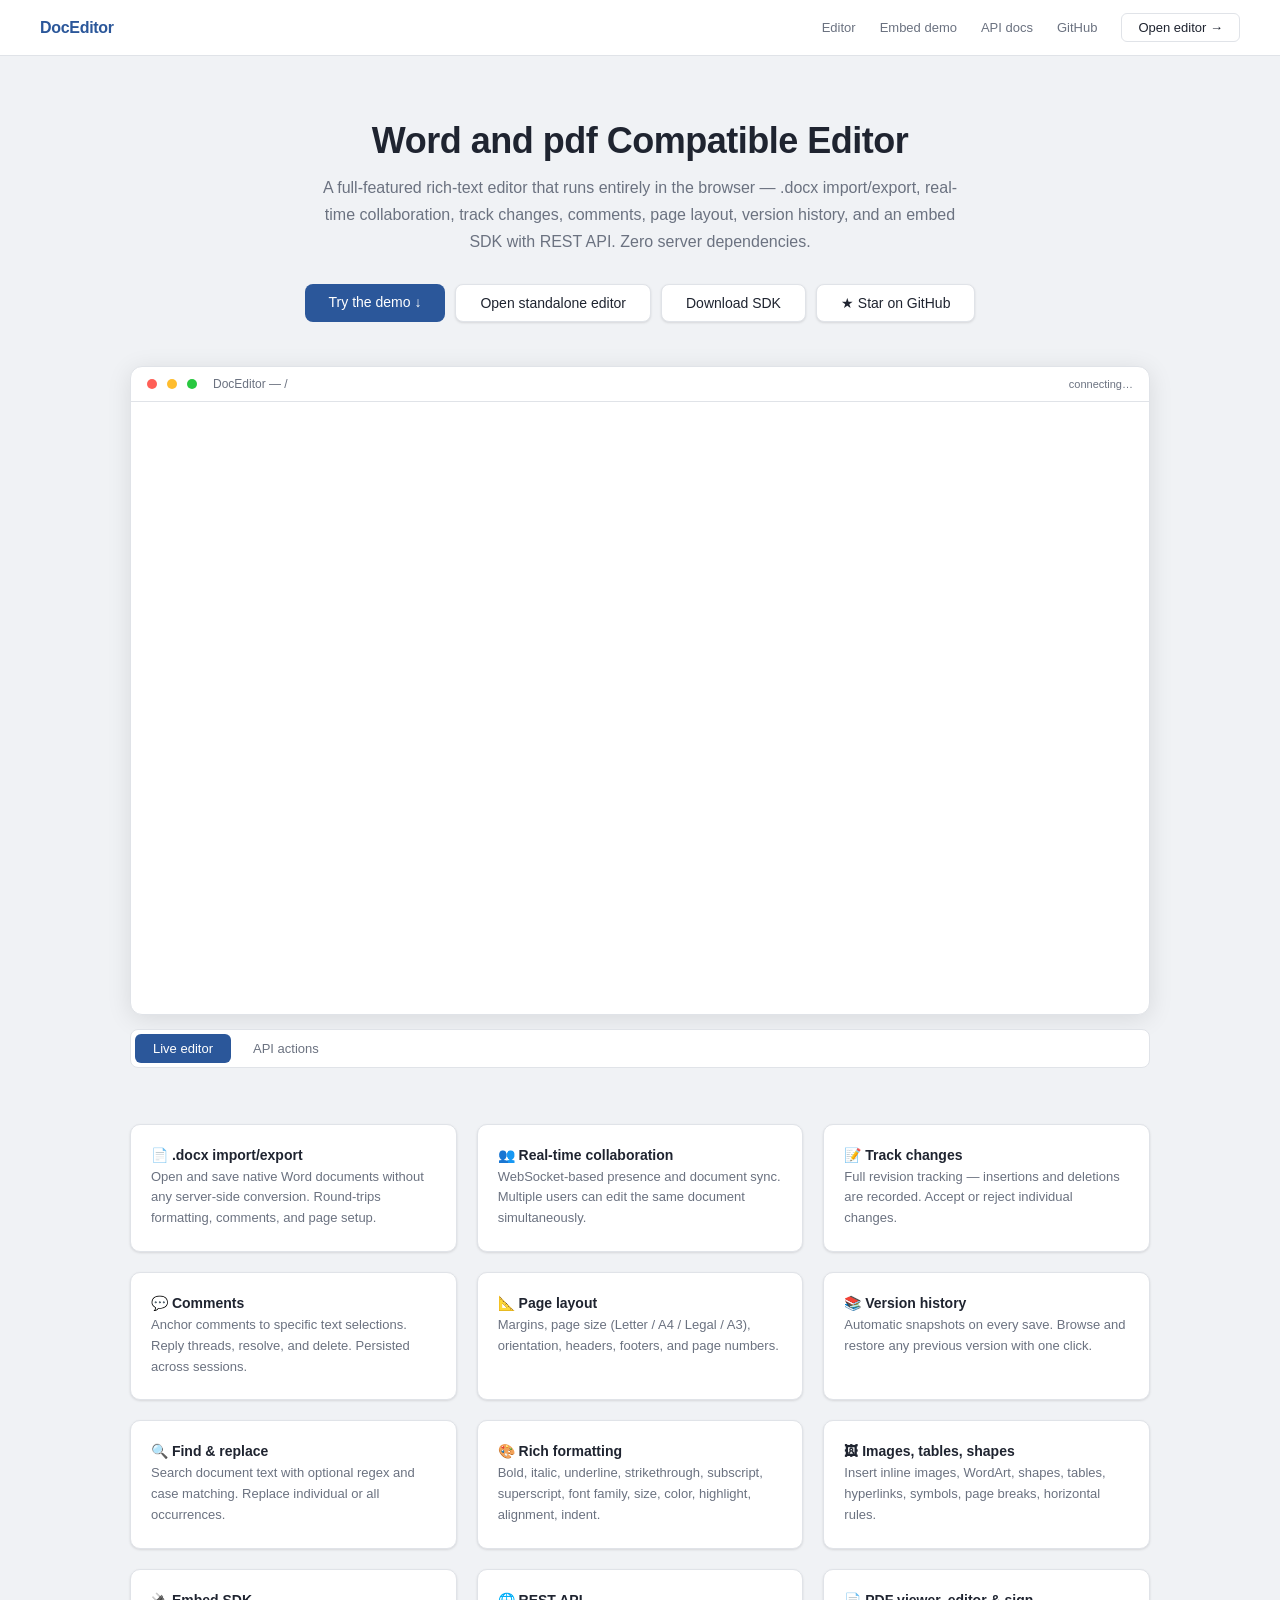
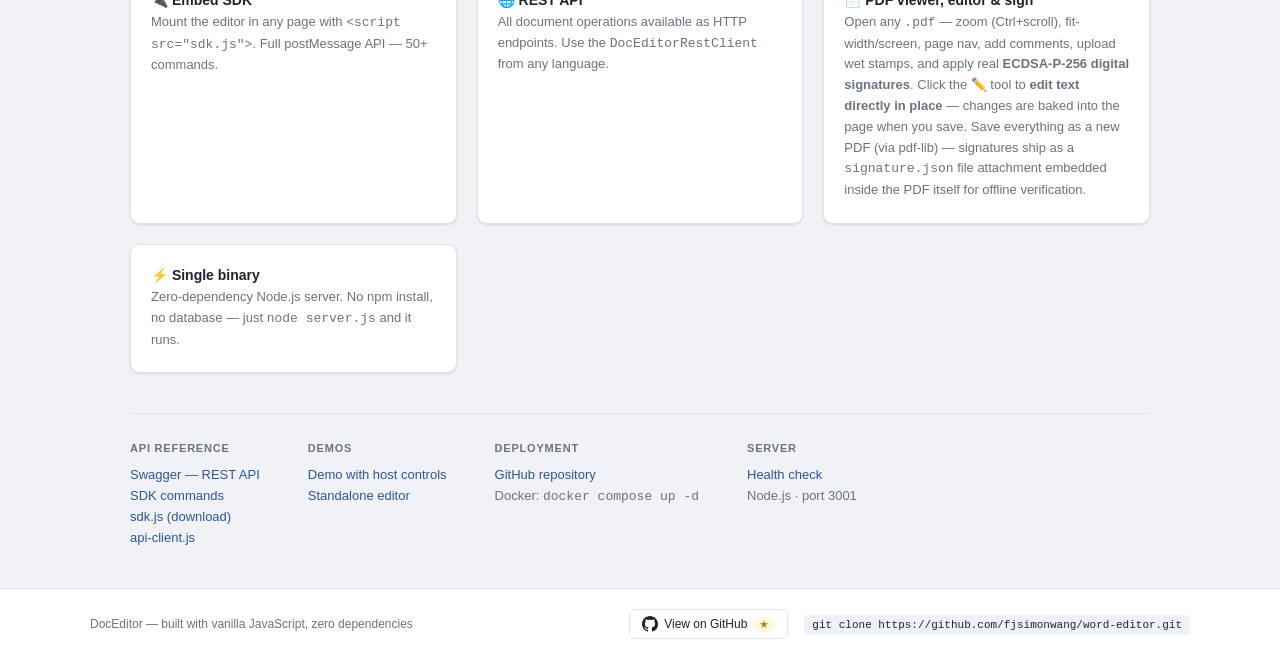
==== commit af816471: "Embed eSign signature metadata inside the PDF instead of a sidecar file The digital-sign flow previo" ====
--- a/public/index.html
+++ b/public/index.html
@@ -185,7 +185,7 @@
     <div class="card"><h3>🖼 Images, tables, shapes</h3><p>Insert inline images, WordArt, shapes, tables, hyperlinks, symbols, page breaks, horizontal rules.</p></div>
     <div class="card"><h3>🔌 Embed SDK</h3><p>Mount the editor in any page with <code>&lt;script src="sdk.js"&gt;</code>. Full postMessage API — 50+ commands.</p></div>
     <div class="card"><h3>🌐 REST API</h3><p>All document operations available as HTTP endpoints. Use the <code>DocEditorRestClient</code> from any language.</p></div>
-    <div class="card"><h3>📄 PDF viewer, editor &amp; sign</h3><p>Open any <code>.pdf</code> — zoom (Ctrl+scroll), fit-width/screen, page nav, add comments, upload wet stamps, and apply real <b>ECDSA-P-256 digital signatures</b>. Click the ✏️ tool to <b>edit text directly in place</b> — changes are baked into the page when you save. Save everything as a new PDF (via pdf-lib) with a <code>.sig.json</code> sidecar for offline verification.</p></div>
+    <div class="card"><h3>📄 PDF viewer, editor &amp; sign</h3><p>Open any <code>.pdf</code> — zoom (Ctrl+scroll), fit-width/screen, page nav, add comments, upload wet stamps, and apply real <b>ECDSA-P-256 digital signatures</b>. Click the ✏️ tool to <b>edit text directly in place</b> — changes are baked into the page when you save. Save everything as a new PDF (via pdf-lib) — signatures ship as a <code>signature.json</code> file attachment embedded inside the PDF itself for offline verification.</p></div>
     <div class="card"><h3>⚡ Single binary</h3><p>Zero-dependency Node.js server. No npm install, no database — just <code>node server.js</code> and it runs.</p></div>
   </div>
 
